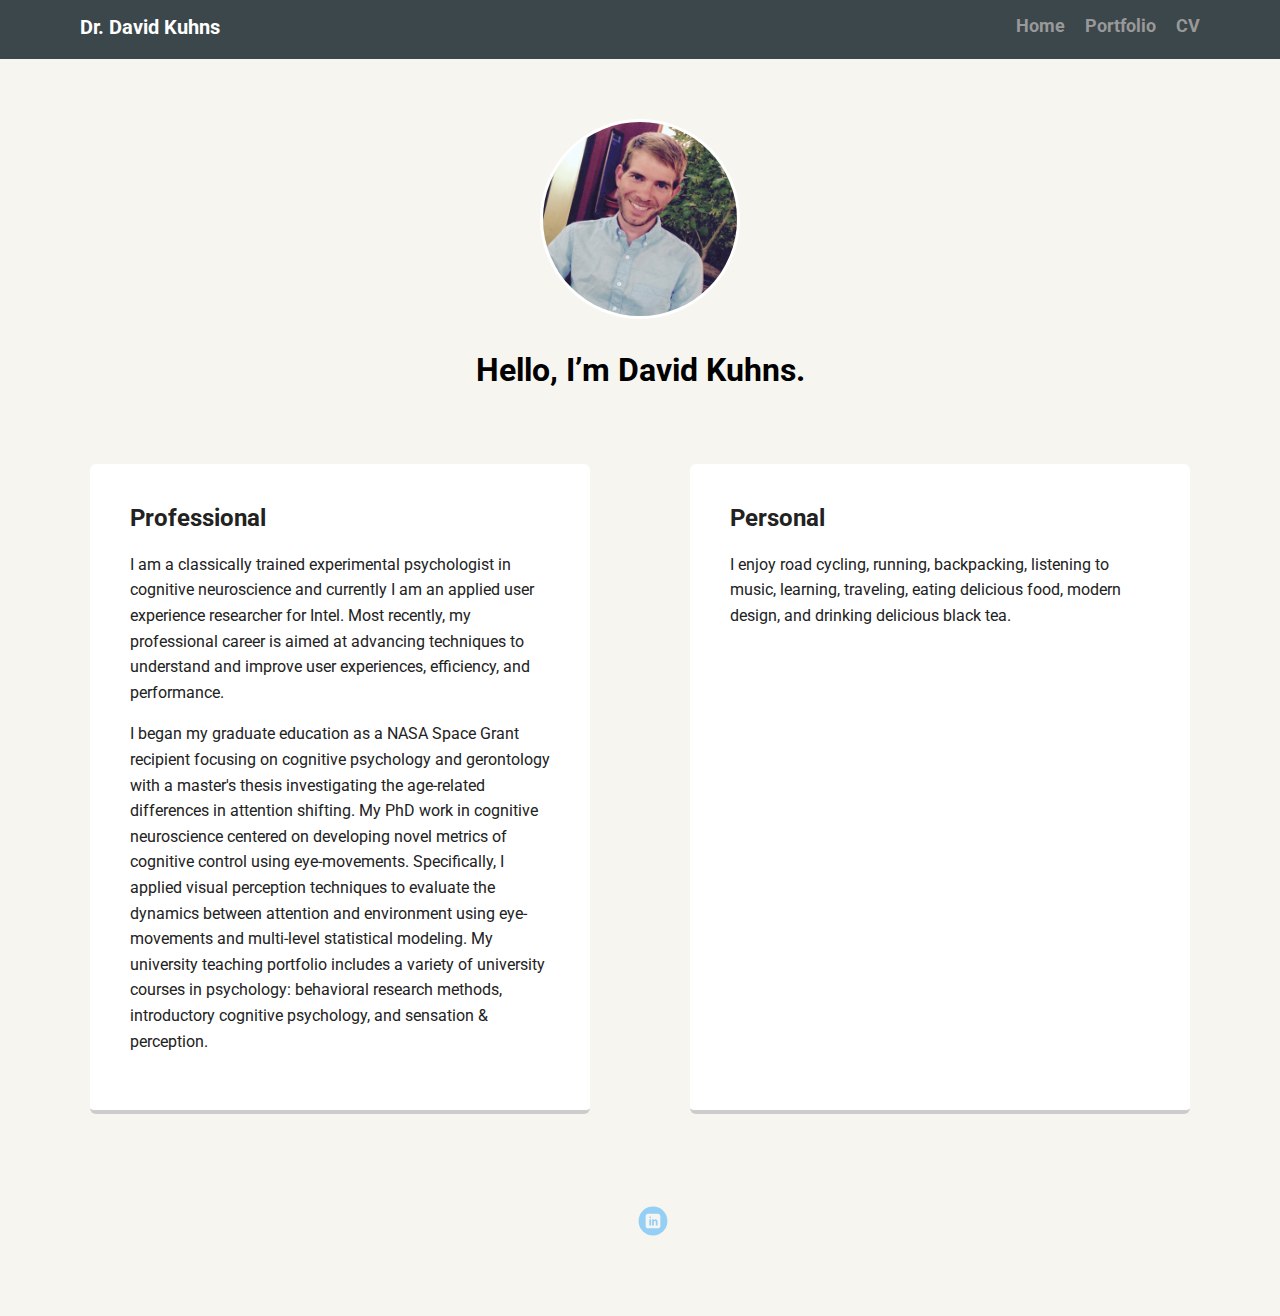
==== index.html @ 960a0daf "David Kuhns' Portfolio" ====
<!doctype html>
<html lang="en">
<head>
  <meta charset="utf-8">
  <title>David Kuhns's Profile</title>
  <meta name="viewport" content="width=device-width, initial-scale=1.0">
  <link rel="stylesheet" href="styles.css">
  <link href="https://fonts.googleapis.com/css?family=Muli%7CRoboto:400,300,500,700,900" rel="stylesheet">
</head>
  <body>

    <div class="main-nav">
        <ul class="nav">
          <li class="name">Dr. David Kuhns</li>
          <li><a href="index.html">Home</a></li>
          <li><a href="portfolio.html">Portfolio</a></li>
          <li><a href="cv.html">CV</a></li>
        </ul>
    </div>

    <header>
      <img src="images/david-port.jpg" alt="Photograph of David Kuhns" class="profile-image">
      <h1 class="tag name">Hello, I’m David Kuhns.</h1>
      
    </header>

    <main class="flex">
      <div class="card">
        <h2>Professional</h2>
        <p>
          I am a classically trained experimental psychologist in cognitive neuroscience and currently I am an applied user experience researcher for Intel. Most recently, my professional career is aimed at advancing techniques to understand and improve user experiences, efficiency, and performance.
        </p>
        <p>
          I began my graduate education as a NASA Space Grant recipient focusing on cognitive psychology and gerontology with a master's thesis investigating the age-related differences in attention shifting. My PhD work in cognitive neuroscience centered on developing novel metrics of cognitive control using eye-movements. Specifically, I applied visual perception techniques to evaluate the dynamics between attention and environment using eye-movements and multi-level statistical modeling. My university teaching portfolio includes a variety of university courses in psychology: behavioral research methods, introductory cognitive psychology, and sensation & perception. 
        </p>
       
      </div> 

      <div class="card">
        <h2>Personal </h2>
      <p>
         I enjoy road cycling, running, backpacking, listening to music, learning, traveling, eating delicious food, modern design, and drinking delicious black tea.
      </p>
        
      </div> 

    </main>
    <footer>
      <ul>
        <li><a href="https://www.linkedin.com/in/david-kuhns-93581216" class="social linkedin">LinkedIn</a></li>
      </ul>
      <p class="copyright">Copyright 2015, David Kuhns</p>
    </footer>
  </body>
  </html>
---- styles.css ----
/***************************
COLORS

off-white: #f7f5f0;
white: #6633ff;
blue: #C0E0DE;
dark gray: #3C474B;

***************************/

/* Global Layout Set-up */
* { 
  box-sizing: border-box;
}
  
body {
  margin: 0;
  padding: 0;
  text-align: center;
  font-family: 'Roboto', sans-serif;
  color: #222;
  background: #f7f5f0;
}
/* Link Styles */

a {
  text-decoration: none;
  color: #999;
}
a:hover {
  color: #6633ff;
}

/* Section Styles */

.main-nav {
  width: 100%;
  background: #3C474B;
  min-height: 30px;
  padding: 10px;
  /*position: fixed;*/
  text-align: center;
}
.nav {
  display: flex;
  justify-content: space-around;
  font-weight: 700;
  list-style-type: none;
  margin: 0 auto;
  padding: 0;
}

.nav .name {
    display: block;
    margin-right: auto;
    color: white;
}
.nav li {
  padding: 5px 10px 10px 10px;
}
.nav a {
  transition: all .5s;
}
.nav a:hover {
  color: white
}

li.name, li a {
  font-size: 20px;
}

header {
  text-align: center;
  /*background: url('images/portland.jpg') no-repeat top center ;
  background-size: cover;
  overflow: hidden;*/
  padding-top: 60px;
}
header {
  line-height: 1.5;
}
header .profile-image {
  /*margin-top: 50px;*/
  width: 200px;
  height: 200px;
  border-radius: 50%;
  border: 3px solid white;
  transition: all .5s;
}
header .profile-image:hover {
  transform: scale(1.2) rotate(5deg);
}
.tag {
  color: black;
  padding: 10px;
  border-radius: 5px;
  display: table;
  margin: 10px auto;
} 
 
.card {
  margin: 30px;
  padding: 20px 40px 40px;
  max-width: 500px;
  text-align: left;
  background: #fff;
  border-bottom: 4px solid #ccc;
  border-radius: 6px;
  transition: all .5s;
}
.card:hover {
  border-color: #C0E0DE;
}

ul.skills {
  padding: 0;
  text-align: center;
}

.skills li {
  border-radius: 6px;
  display: block;
  background: #C0E0DE;
  color: #000;
  padding: 5px 10px;
  margin: 10px auto;
}

.skills li:nth-child(odd) {
  background: #4F7CAC;
}

ul.skills li {
  width: 50%;
}

footer {
  width: 100%;
  min-height: 30px;
  padding: 20px 0 40px 20px;
}

footer .copyright {
  top: -8px;
  font-size: .75em;
  display: none;
}

footer ul {
  list-style-type: none;
  margin: 0;
  padding: 0;
}

footer ul li {
  display: inline-block;
}

a.social {
  display: inline-block;
  text-indent: -9999px;
  margin-left: 5px;
  width: 30px;
  height: 30px;
  background-size: 30px 30px;
  opacity: .4;
  transition: all .5s;
}
a.twitter {
  background-image: url(images/twitter.svg);
}
a.linkedin {
  background-image: url(images/linkedin.svg);
}
a.github {
  background-image: url(images/github.svg);
}
a.social:hover {
  opacity: 1;
}
.clearfix {
  clear: both;
}

/***************************************
PORTFOLIO
***************************************/

.headline {
  margin: 80px auto;
}

li.list-item a:hover {
  color: #3C474B;
}
h1.headline  {
  text-transform: uppercase;
  color: #3C474B;
  margin-bottom: 50px;
}
h1.headline a {
  text-transform: uppercase;
  color: #3C474B;
  margin-bottom: 50px;
}

h3.project-name {
  text-transform: uppercase;
  margin-top: 0px;
}

div.publications {
  width: 50%;
  margin: 0 auto;
}

div.media {
  width: 50%;
  margin: 0 auto;
}

h3.project-name:nth-child(3) {
  margin-top: 20px;
}

span.italics {
  font-style: italic;
}

span.bold {
  font-weight: 700;
}

/***************************************
CV
***************************************/

.main {
  border: 2px solid #3C474B;
  width: 75%;
  min-height: 1440px;
  margin: 25px auto;
  padding: 30px 0px;
}

h1.cv-headline, h3.cv-headline {
  color: #3C474B;
  text-align: left;
  margin-left: 100px;
  text-transform: uppercase;
}

h1.cv-headline {
  margin: 30px 50px;
}

ul li a {
  font-size: 18px;
}
ul.prof-exp-list li {
  list-style-position: inside;
  margin-top: 5px;
}

div.cv-pub ul.prof-exp-list li, div.cv-pres ul.prof-exp-list li {
  list-style-type: none;
}

ul.prof-exp-list {
  text-align: left;
  width: 63%;
  margin: 0 auto;
  padding: 0;
}

li.list-item {
  list-style-type: none;
  text-align: left;
  margin-top: 15px;
}

.contact p, .overview p, .degrees p, .research p, .int-prop p, .progress p, .talks p{
  text-align: left;
  margin: 0 auto;
  width: 63%;
}

.degrees p {
  margin-top: 25px;
}

/* Styles for larger screens */
@media screen and (min-width: 720px) {
  
  .flex {
      display: -ms-flexbox;      /* TWEENER - IE 10 */
      display: flex; 
      max-width: 1200px;
      -ms-flex-pack: distribute;
      justify-content: space-around;
      margin: 0 auto;
  }

/*  header {
    min-height: 470px;
  }
*/
  .nav {
    max-width: 1200px;
    padding: 0 30px;
  }


  main {
    padding-top: 20px;
  }

  main p {
    line-height: 1.6em;
  }

  footer {
    font-size: 1.3em;
    max-width: 1200px;
    margin: 40px auto;
  }

}
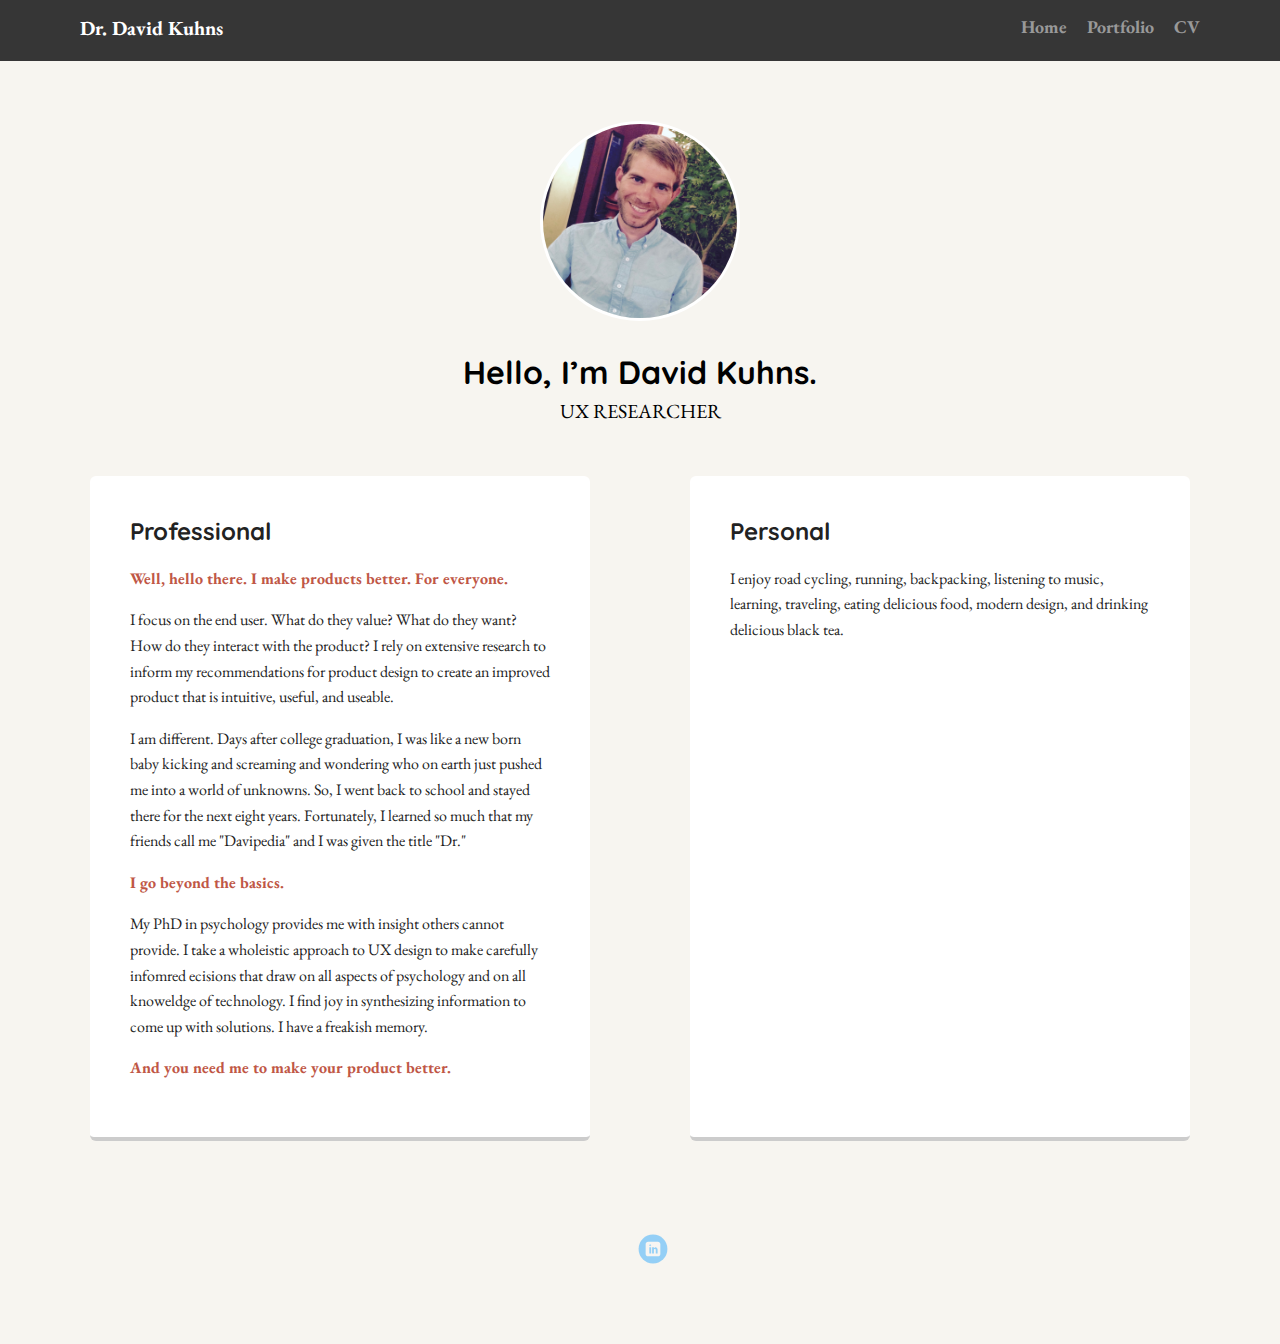
==== commit 9a08d148: "Content and design update" ====
--- a/index.html
+++ b/index.html
@@ -5,8 +5,7 @@
   <title>David Kuhns's Profile</title>
   <meta name="viewport" content="width=device-width, initial-scale=1.0">
   <link rel="stylesheet" href="styles.css">
-  <link href="https://fonts.googleapis.com/css?family=Muli%7CRoboto:400,300,500,700,900" rel="stylesheet">
-</head>
+  <link href='https://fonts.googleapis.com/css?family=Quicksand:400,700|EB+Garamond' rel='stylesheet' type='text/css'>  
   <body>
 
     <div class="main-nav">
@@ -21,6 +20,7 @@
     <header>
       <img src="images/david-port.jpg" alt="Photograph of David Kuhns" class="profile-image">
       <h1 class="tag name">Hello, I’m David Kuhns.</h1>
+      <h2 class="tag"> UX RESEARCHER </h2>
       
     </header>
 
@@ -28,12 +28,18 @@
       <div class="card">
         <h2>Professional</h2>
         <p>
-          I am a classically trained experimental psychologist in cognitive neuroscience and currently I am an applied user experience researcher for Intel. Most recently, my professional career is aimed at advancing techniques to understand and improve user experiences, efficiency, and performance.
+          <span class="bold">Well, hello there. I make products better. For everyone.</span>
         </p>
+        <p>I focus on the end user. What do they value? What do they want? How do they interact with the product? I rely on extensive research to inform my recommendations for product design to create an improved product that is intuitive, useful, and useable.</p>
         <p>
-          I began my graduate education as a NASA Space Grant recipient focusing on cognitive psychology and gerontology with a master's thesis investigating the age-related differences in attention shifting. My PhD work in cognitive neuroscience centered on developing novel metrics of cognitive control using eye-movements. Specifically, I applied visual perception techniques to evaluate the dynamics between attention and environment using eye-movements and multi-level statistical modeling. My university teaching portfolio includes a variety of university courses in psychology: behavioral research methods, introductory cognitive psychology, and sensation & perception. 
+          I am different. Days after college graduation, I was like a new born baby kicking and screaming and wondering who on earth just pushed me into a world of unknowns. So, I went back to school and stayed there for the next eight years. Fortunately, I learned so much that my friends call me "Davipedia" and I was given the title "Dr." 
         </p>
-       
+        <p><span class="bold"> I go beyond the basics. </span></p>
+        <p>
+          My PhD in psychology provides me with insight others cannot provide. I take a wholeistic approach to UX design to make carefully infomred ecisions that draw on all aspects of psychology and on all knoweldge of technology. I find joy in synthesizing information to come up with solutions. I have a freakish memory. 
+        </p>
+        <p><span class="bold">And you need me to make your product better.</span></p>
+
       </div> 
 
       <div class="card">
--- a/styles.css
+++ b/styles.css
@@ -2,9 +2,9 @@
 COLORS
 
 off-white: #f7f5f0;
-white: #6633ff;
-blue: #C0E0DE;
-dark gray: #3C474B;
+blue: #6633ff;
+dark gray: #363636;
+red: #C05746;
 
 ***************************/
 
@@ -17,15 +17,20 @@
   margin: 0;
   padding: 0;
   text-align: center;
-  font-family: 'Roboto', sans-serif;
+  font-family: 'EB Garamond', serif;  
   color: #222;
   background: #f7f5f0;
+}
+
+h5, h4, h3, h2, h1 {
+  font-family: 'Quicksand', sans-serif;
 }
 /* Link Styles */
 
 a {
   text-decoration: none;
   color: #999;
+
 }
 a:hover {
   color: #6633ff;
@@ -35,7 +40,7 @@
 
 .main-nav {
   width: 100%;
-  background: #3C474B;
+  background: #363636;
   min-height: 30px;
   padding: 10px;
   /*position: fixed;*/
@@ -87,15 +92,26 @@
   border: 3px solid white;
   transition: all .5s;
 }
-header .profile-image:hover {
+/*header .profile-image:hover {
   transform: scale(1.2) rotate(5deg);
-}
+}*/
 .tag {
   color: black;
   padding: 10px;
+  padding-bottom: 0;
   border-radius: 5px;
   display: table;
   margin: 10px auto;
+  margin-bottom: 0;
+}
+
+h2.tag {
+  margin-top: 0;
+  padding: 0;
+  font-size: 1.25em;
+  font-weight: 300;
+  font-family: 'EB Garamond', serif;  
+
 } 
  
 .card {
@@ -191,22 +207,23 @@
 }
 
 li.list-item a:hover {
-  color: #3C474B;
+  color: #363636;
 }
 h1.headline  {
   text-transform: uppercase;
-  color: #3C474B;
+  color: #363636;
   margin-bottom: 50px;
 }
 h1.headline a {
   text-transform: uppercase;
-  color: #3C474B;
+  color: #363636;
   margin-bottom: 50px;
 }
 
 h3.project-name {
   text-transform: uppercase;
-  margin-top: 0px;
+  width: 80%;
+  margin: 0 auto;
 }
 
 div.publications {
@@ -229,6 +246,8 @@
 
 span.bold {
   font-weight: 700;
+  color: #C05746;
+
 }
 
 /***************************************
@@ -236,7 +255,7 @@
 ***************************************/
 
 .main {
-  border: 2px solid #3C474B;
+  border: 2px solid #363636;
   width: 75%;
   min-height: 1440px;
   margin: 25px auto;
@@ -244,7 +263,7 @@
 }
 
 h1.cv-headline, h3.cv-headline {
-  color: #3C474B;
+  color: #363636;
   text-align: left;
   margin-left: 100px;
   text-transform: uppercase;
@@ -266,11 +285,15 @@
   list-style-type: none;
 }
 
-ul.prof-exp-list {
+ul.prof-exp-list, h3.sub-headline {
   text-align: left;
   width: 63%;
   margin: 0 auto;
   padding: 0;
+}
+
+h3.sub-headline {
+  margin: 15px auto;
 }
 
 li.list-item {
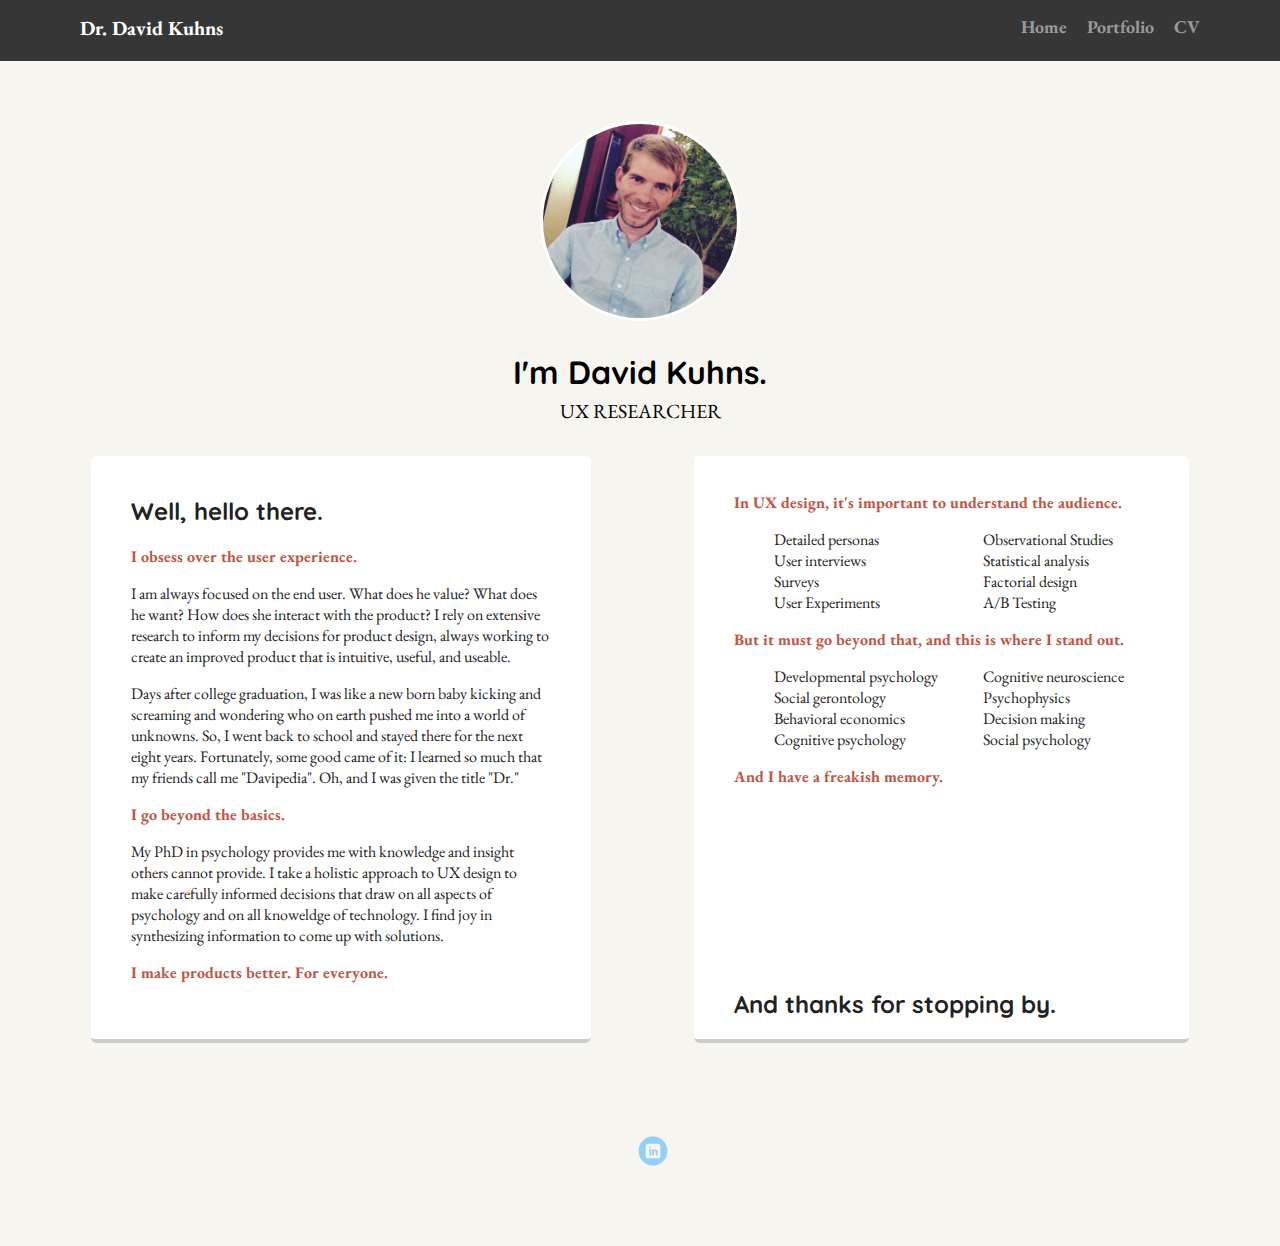
==== commit 5a563b6e: "Design/content updates" ====
--- a/index.html
+++ b/index.html
@@ -19,40 +19,67 @@
 
     <header>
       <img src="images/david-port.jpg" alt="Photograph of David Kuhns" class="profile-image">
-      <h1 class="tag name">Hello, I’m David Kuhns.</h1>
-      <h2 class="tag"> UX RESEARCHER </h2>
-      
+      <h1 class="tag name">I'm David Kuhns.</h1>
+      <h2 class="tag"> UX RESEARCHER </h2>   
     </header>
 
     <main class="flex">
       <div class="card">
-        <h2>Professional</h2>
+        <h2>Well, hello there.</h2>
         <p>
-          <span class="bold">Well, hello there. I make products better. For everyone.</span>
+          <span class="bold">I obsess over the user experience.</span>
         </p>
-        <p>I focus on the end user. What do they value? What do they want? How do they interact with the product? I rely on extensive research to inform my recommendations for product design to create an improved product that is intuitive, useful, and useable.</p>
+        <p>I am always focused on the end user. What does he value? What does he want? How does she interact with the product? I rely on extensive research to inform my decisions for product design, always working to create an improved product that is intuitive, useful, and useable.</p>
         <p>
-          I am different. Days after college graduation, I was like a new born baby kicking and screaming and wondering who on earth just pushed me into a world of unknowns. So, I went back to school and stayed there for the next eight years. Fortunately, I learned so much that my friends call me "Davipedia" and I was given the title "Dr." 
+          Days after college graduation, I was like a new born baby kicking and screaming and wondering who on earth pushed me into a world of unknowns. So, I went back to school and stayed there for the next eight years. Fortunately, some good came of it: I learned so much that my friends call me "Davipedia". Oh, and I was given the title "Dr." 
         </p>
         <p><span class="bold"> I go beyond the basics. </span></p>
         <p>
-          My PhD in psychology provides me with insight others cannot provide. I take a wholeistic approach to UX design to make carefully infomred ecisions that draw on all aspects of psychology and on all knoweldge of technology. I find joy in synthesizing information to come up with solutions. I have a freakish memory. 
+          My PhD in psychology provides me with knowledge and insight others cannot provide. I take a holistic approach to UX design to make carefully informed decisions that draw on all aspects of psychology and on all knoweldge of technology. I find joy in synthesizing information to come up with solutions. 
         </p>
-        <p><span class="bold">And you need me to make your product better.</span></p>
+        <p><span class="bold">I make products better. For everyone.</span></p>
+      </div> 
+      <div class="card">
+                   <p>
+          <span class="bold">In UX design, it's important to understand the audience.</span>
+        </p>
+          <ul class="skill-list">
+            <li>Detailed personas</li>
+            <li>User interviews</li>
+            <li>Surveys</li>
+            <li>User Experiments</li>
+          </ul>
+          <ul class="skill-list">
+            <li>Observational Studies</li>
+            <li>Statistical analysis</li>
+            <li>Factorial design</li>
+            <li>A/B Testing</li>
+          </ul>
+        <p>
+          <span class="bold">But it must go beyond that, and this is where I stand out.</span>
+        </p>
+        <ul class="skill-list">
+          <li>Developmental psychology</li>
+          <li>Social gerontology</li>
+          <li>Behavioral economics</li>
+          <li>Cognitive psychology</li>
+        </ul>
+        <ul class="skill-list">
+          <li>Cognitive neuroscience</li>
+          <li>Psychophysics</li>
+          <li>Decision making</li>
+          <li>Social psychology</li>
+        </ul>
+         <p>
+          <span class="bold">And I have a freakish memory.</span>
+        </p>
+        <h2 id="thanks">And thanks for stopping by.</h2>
+      </div>
 
-      </div> 
-
-      <div class="card">
-        <h2>Personal </h2>
-      <p>
-         I enjoy road cycling, running, backpacking, listening to music, learning, traveling, eating delicious food, modern design, and drinking delicious black tea.
-      </p>
-        
-      </div> 
-
+    
     </main>
     <footer>
-      <ul>
+       <ul>
         <li><a href="https://www.linkedin.com/in/david-kuhns-93581216" class="social linkedin">LinkedIn</a></li>
       </ul>
       <p class="copyright">Copyright 2015, David Kuhns</p>
--- a/styles.css
+++ b/styles.css
@@ -1,4 +1,4 @@
-/***************************
+/*********************************************************************************
 COLORS
 
 off-white: #f7f5f0;
@@ -8,7 +8,11 @@
 
 ***************************/
 
-/* Global Layout Set-up */
+ 
+/*********************************************************************************
+Global Layout Set-up 
+*********************************************************************************/
+
 * { 
   box-sizing: border-box;
 }
@@ -25,7 +29,9 @@
 h5, h4, h3, h2, h1 {
   font-family: 'Quicksand', sans-serif;
 }
-/* Link Styles */
+/*********************************************************************************
+Link Styles
+*********************************************************************************/
 
 a {
   text-decoration: none;
@@ -36,7 +42,26 @@
   color: #6633ff;
 }
 
-/* Section Styles */
+/*********************************************************************************
+List Styles
+*********************************************************************************/
+
+li {
+  list-style-type: none;
+}
+
+ul.skill-list {
+  display: inline-block;
+  margin: 0;
+  min-width: 205.547px;
+}
+
+li.name, li a {
+  font-size: 20px;
+}
+/*********************************************************************************
+Navigation
+*********************************************************************************/
 
 .main-nav {
   width: 100%;
@@ -70,9 +95,9 @@
   color: white
 }
 
-li.name, li a {
-  font-size: 20px;
-}
+ /*********************************************************************************
+Header
+*********************************************************************************/
 
 header {
   text-align: center;
@@ -92,9 +117,15 @@
   border: 3px solid white;
   transition: all .5s;
 }
+
 /*header .profile-image:hover {
   transform: scale(1.2) rotate(5deg);
 }*/
+
+ /*********************************************************************************
+Index.HTML -- About page
+*********************************************************************************/
+
 .tag {
   color: black;
   padding: 10px;
@@ -105,15 +136,6 @@
   margin-bottom: 0;
 }
 
-h2.tag {
-  margin-top: 0;
-  padding: 0;
-  font-size: 1.25em;
-  font-weight: 300;
-  font-family: 'EB Garamond', serif;  
-
-} 
- 
 .card {
   margin: 30px;
   padding: 20px 40px 40px;
@@ -126,50 +148,6 @@
 }
 .card:hover {
   border-color: #C0E0DE;
-}
-
-ul.skills {
-  padding: 0;
-  text-align: center;
-}
-
-.skills li {
-  border-radius: 6px;
-  display: block;
-  background: #C0E0DE;
-  color: #000;
-  padding: 5px 10px;
-  margin: 10px auto;
-}
-
-.skills li:nth-child(odd) {
-  background: #4F7CAC;
-}
-
-ul.skills li {
-  width: 50%;
-}
-
-footer {
-  width: 100%;
-  min-height: 30px;
-  padding: 20px 0 40px 20px;
-}
-
-footer .copyright {
-  top: -8px;
-  font-size: .75em;
-  display: none;
-}
-
-footer ul {
-  list-style-type: none;
-  margin: 0;
-  padding: 0;
-}
-
-footer ul li {
-  display: inline-block;
 }
 
 a.social {
@@ -182,33 +160,52 @@
   opacity: .4;
   transition: all .5s;
 }
-a.twitter {
-  background-image: url(images/twitter.svg);
-}
+
 a.linkedin {
   background-image: url(images/linkedin.svg);
 }
-a.github {
-  background-image: url(images/github.svg);
-}
+
 a.social:hover {
   opacity: 1;
 }
 .clearfix {
   clear: both;
 }
-
-/***************************************
-PORTFOLIO
-***************************************/
+ 
+ /*********************************************************************************
+Footer
+*********************************************************************************/
+
+footer {
+  width: 100%;
+  min-height: 30px;
+  padding: 20px 0 40px 20px;
+}
+
+footer .copyright {
+  top: -8px;
+  font-size: .75em;
+  display: none;
+}
+
+footer ul {
+  list-style-type: none;
+  margin: 0;
+  padding: 0;
+}
+
+footer ul li {
+  display: inline-block;
+}
+
+/*********************************************************************************
+Portfolio
+*********************************************************************************/
 
 .headline {
   margin: 80px auto;
 }
 
-li.list-item a:hover {
-  color: #363636;
-}
 h1.headline  {
   text-transform: uppercase;
   color: #363636;
@@ -220,12 +217,33 @@
   margin-bottom: 50px;
 }
 
+h2.tag {
+  margin-top: 0;
+  padding: 0;
+  font-size: 1.25em;
+  font-weight: 300;
+  font-family: 'EB Garamond', serif;  
+} 
+
+h2#thanks {
+  position: relative;
+  top: 182px;
+}
+
 h3.project-name {
   text-transform: uppercase;
   width: 80%;
   margin: 0 auto;
 }
 
+h3.project-name:nth-child(3) {
+  margin-top: 20px;
+}
+
+li.list-item a:hover {
+  color: #363636;
+}
+
 div.publications {
   width: 50%;
   margin: 0 auto;
@@ -234,10 +252,6 @@
 div.media {
   width: 50%;
   margin: 0 auto;
-}
-
-h3.project-name:nth-child(3) {
-  margin-top: 20px;
 }
 
 span.italics {
@@ -247,12 +261,11 @@
 span.bold {
   font-weight: 700;
   color: #C05746;
-
-}
-
-/***************************************
+}
+
+/*********************************************************************************
 CV
-***************************************/
+*********************************************************************************/
 
 .main {
   border: 2px solid #363636;
@@ -273,27 +286,24 @@
   margin: 30px 50px;
 }
 
+h3.sub-headline {
+  margin: 15px auto;
+}
+
 ul li a {
   font-size: 18px;
 }
+
 ul.prof-exp-list li {
   list-style-position: inside;
   margin-top: 5px;
 }
 
-div.cv-pub ul.prof-exp-list li, div.cv-pres ul.prof-exp-list li {
-  list-style-type: none;
-}
-
 ul.prof-exp-list, h3.sub-headline {
   text-align: left;
   width: 63%;
   margin: 0 auto;
   padding: 0;
-}
-
-h3.sub-headline {
-  margin: 15px auto;
 }
 
 li.list-item {
@@ -312,7 +322,13 @@
   margin-top: 25px;
 }
 
-/* Styles for larger screens */
+div.cv-pub ul.prof-exp-list li, div.cv-pres ul.prof-exp-list li {
+  list-style-type: none;
+}
+
+/*********************************************************************************
+Styles for larger screens
+*********************************************************************************/
 @media screen and (min-width: 720px) {
   
   .flex {
@@ -324,24 +340,17 @@
       margin: 0 auto;
   }
 
-/*  header {
-    min-height: 470px;
-  }
-*/
+/*********************************************************************************
+Nav
+*********************************************************************************/
   .nav {
     max-width: 1200px;
     padding: 0 30px;
   }
 
-
-  main {
-    padding-top: 20px;
-  }
-
-  main p {
-    line-height: 1.6em;
-  }
-
+/*********************************************************************************
+Footer
+*********************************************************************************/
   footer {
     font-size: 1.3em;
     max-width: 1200px;
